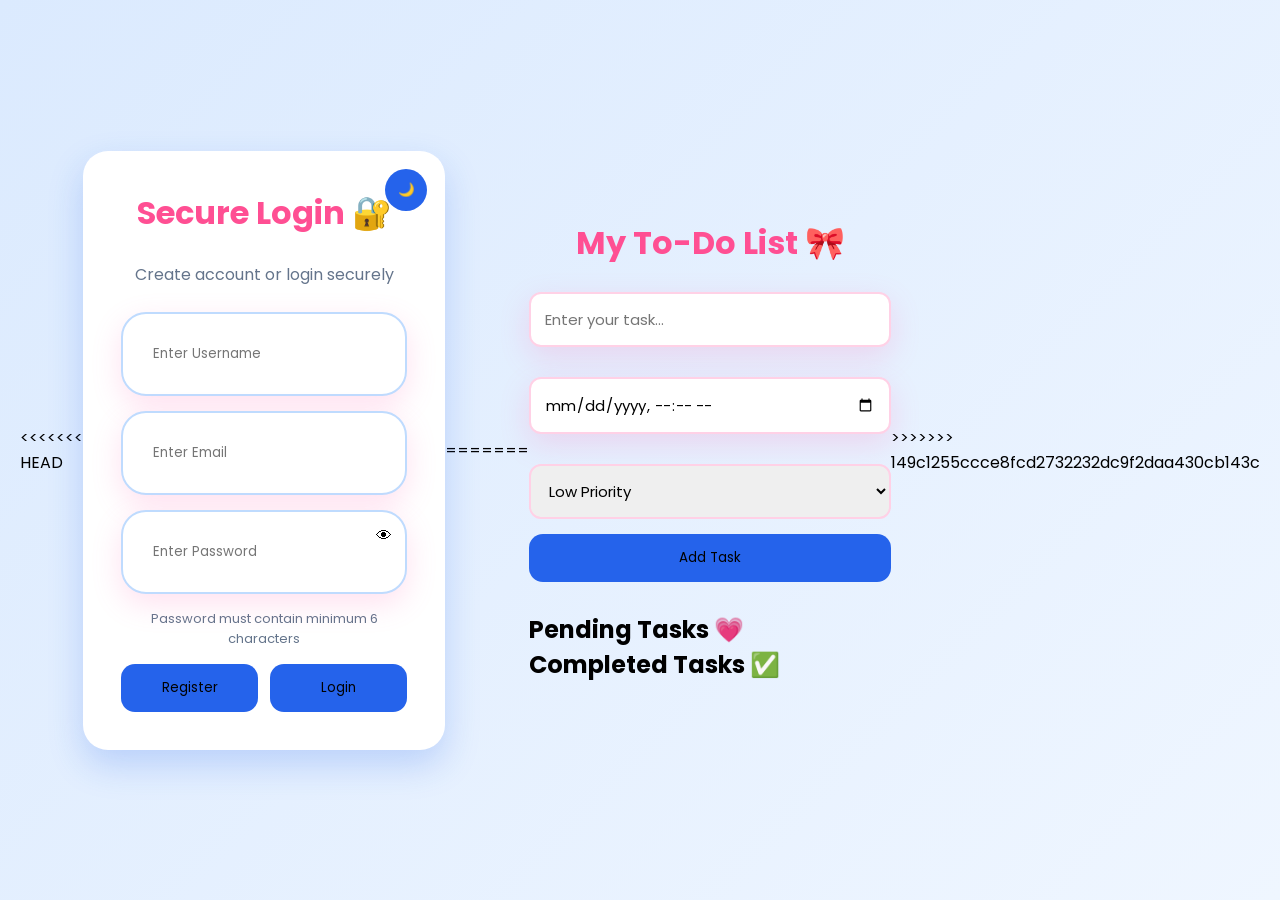
==== Task4_LoginAuthentication/index.html @ ba49a97d "Organized projects into separate task folders" ====
<!DOCTYPE html>
<html lang="en">
<head>
<<<<<<< HEAD
    <meta charset="UTF-8">
    <meta name="viewport" content="width=device-width, initial-scale=1.0">
    <title>Login Authentication</title>
    <link rel="stylesheet" href="style.css">
    <link href="https://fonts.googleapis.com/css2?family=Poppins:wght@300;400;500;600;700&display=swap" rel="stylesheet">
</head>
<body>

<div class="container">
    <div class="form-box">

        <button class="theme-btn" onclick="toggleTheme()">🌙</button>

        <h1>Secure Login 🔐</h1>
        <p class="subtitle">Create account or login securely</p>

        <input type="text" id="username" placeholder="Enter Username">
        <input type="email" id="email" placeholder="Enter Email">

        <div class="password-box">
            <input type="password" id="password" placeholder="Enter Password">
            <span onclick="togglePassword()">👁</span>
        </div>

        <p class="hint">Password must contain minimum 6 characters</p>

        <div class="buttons">
            <button onclick="registerUser()">Register</button>
            <button onclick="loginUser()">Login</button>
        </div>

        <p id="message"></p>

    </div>
</div>

<script src="script.js"></script>
=======
    <meta charset="UTF-8" />
    <meta name="viewport" content="width=device-width, initial-scale=1.0" />
    <title>Pink To-Do App</title>

    <!-- Google Font -->
    <link href="https://fonts.googleapis.com/css2?family=Poppins:wght@300;400;500;600&display=swap" rel="stylesheet">

    <!-- CSS -->
    <link rel="stylesheet" href="style.css">
</head>
<body>

    <div class="container">

        <h1>My To-Do List 🎀</h1>

        <!-- Input Section -->
        <div class="todo-input">
            <input type="text" id="taskInput" placeholder="Enter your task..." />

            <input type="datetime-local" id="taskDate">

            <select id="priority">
                <option value="Low">Low Priority</option>
                <option value="Medium">Medium Priority</option>
                <option value="High">High Priority</option>
            </select>

            <button id="addTaskBtn">Add Task</button>
        </div>

        <!-- Pending Tasks -->
        <div class="task-section">
            <h2>Pending Tasks 💗</h2>
            <ul id="pendingTasks"></ul>
        </div>

        <!-- Completed Tasks -->
        <div class="task-section">
            <h2>Completed Tasks ✅</h2>
            <ul id="completedTasks"></ul>
        </div>

    </div>

    <script src="script.js"></script>

>>>>>>> 149c1255ccce8fcd2732232dc9f2daa430cb143c
</body>
</html>
---- Task4_LoginAuthentication/style.css ----
*{
    margin: 0;
    padding: 0;
    box-sizing: border-box;
    font-family: 'Poppins', sans-serif;
}

body{
<<<<<<< HEAD
    min-height: 100vh;
    background: linear-gradient(135deg, #dbeafe, #eff6ff);
    display: flex;
    justify-content: center;
    align-items: center;
    transition: 0.4s ease;
=======
    background: linear-gradient(to right, #ffd6e8, #fff0f6);
    min-height: 100vh;
    display: flex;
    justify-content: center;
    align-items: center;
    padding: 20px;
>>>>>>> 149c1255ccce8fcd2732232dc9f2daa430cb143c
}

.container{
    width: 100%;
<<<<<<< HEAD
    padding: 20px;
}

.form-box{
    position: relative;
    max-width: 430px;
    margin: auto;
    background: white;
    padding: 38px;
    border-radius: 25px;
    box-shadow: 0 15px 35px rgba(37, 99, 235, 0.22);
    text-align: center;
    animation: fadeUp 0.8s ease;
}

@keyframes fadeUp{
    from{
        opacity: 0;
        transform: translateY(25px);
    }
    to{
        opacity: 1;
        transform: translateY(0);
    }
}

.theme-btn{
    position: absolute;
    top: 18px;
    right: 18px;
    width: 42px;
    height: 42px;
    border-radius: 50%;
    padding: 0;
}

h1{
    color: #2563eb;
    margin-bottom: 8px;
}

.subtitle{
    color: #64748b;
    margin-bottom: 25px;
}

input{
    width: 100%;
    padding: 14px;
    margin-bottom: 15px;
    border: 2px solid #bfdbfe;
    border-radius: 14px;
=======
    max-width: 700px;
    background: white;
    padding: 30px;
    border-radius: 25px;
    box-shadow: 0 10px 30px rgba(255, 105, 180, 0.2);
}

h1{
    text-align: center;
    margin-bottom: 25px;
    color: #ff4f93;
}

.todo-input{
    display: flex;
    flex-direction: column;
    gap: 15px;
    margin-bottom: 30px;
}

.todo-input input,
.todo-input select{
    padding: 14px;
    border: 2px solid #ffd1e6;
    border-radius: 12px;
>>>>>>> 149c1255ccce8fcd2732232dc9f2daa430cb143c
    outline: none;
    font-size: 15px;
}

<<<<<<< HEAD
input:focus{
    border-color: #2563eb;
    box-shadow: 0 0 8px rgba(37, 99, 235, 0.18);
}

.password-box{
    position: relative;
}

.password-box input{
    padding-right: 45px;
}

.password-box span{
    position: absolute;
    right: 15px;
    top: 13px;
    cursor: pointer;
}

.hint{
    font-size: 13px;
    color: #64748b;
    margin-bottom: 15px;
}

.buttons{
    display: flex;
    gap: 12px;
}

button{
    width: 100%;
    padding: 14px;
    border: none;
    border-radius: 14px;
    background: #2563eb;
=======
.todo-input button{
    padding: 14px;
    border: none;
    border-radius: 12px;
    background: #ff4f93;
>>>>>>> 149c1255ccce8fcd2732232dc9f2daa430cb143c
    color: white;
    font-size: 16px;
    cursor: pointer;
    transition: 0.3s;
}

<<<<<<< HEAD
button:hover{
    background: #1d4ed8;
    transform: translateY(-2px);
}

#message{
    margin-top: 18px;
    font-weight: 500;
}

.success{
    color: green;
}

.error{
    color: red;
}

/* Dashboard */
.dashboard-card{
    max-width: 650px;
}

.profile-icon{
    font-size: 55px;
    margin-bottom: 10px;
}

.dashboard-grid{
    display: grid;
    grid-template-columns: repeat(3, 1fr);
    gap: 15px;
    margin: 25px 0;
}

.dash-box{
    background: #eff6ff;
    padding: 18px;
    border-radius: 18px;
    color: #2563eb;
    font-weight: 600;
}

/* Dark Mode */
body.dark{
    background: linear-gradient(135deg, #0f172a, #1e293b);
}

body.dark .form-box{
    background: #111827;
    box-shadow: 0 15px 35px rgba(0, 0, 0, 0.4);
}

body.dark h1{
    color: #60a5fa;
}

body.dark .subtitle,
body.dark .hint{
    color: #cbd5e1;
}

body.dark input{
    background: #1f2937;
    color: white;
    border-color: #334155;
}

body.dark input::placeholder{
    color: #94a3b8;
}

body.dark button{
    background: #3b82f6;
}

body.dark button:hover{
    background: #2563eb;
}

body.dark .dash-box{
    background: #1f2937;
    color: #93c5fd;
}

@media(max-width: 500px){
    .form-box{
        padding: 30px 22px;
    }

    .buttons,
    .dashboard-grid{
        grid-template-columns: 1fr;
        flex-direction: column;
    }
=======
.todo-input button:hover{
    background: #ff2f7d;
}

.task-section{
    margin-top: 25px;
}

.task-section h2{
    margin-bottom: 15px;
    color: #ff4f93;
}

ul{
    list-style: none;
}

li{
    background: #fff5fa;
    padding: 15px;
    border-radius: 15px;
    margin-bottom: 15px;
    display: flex;
    justify-content: space-between;
    align-items: center;
    flex-wrap: wrap;
    gap: 10px;
    border-left: 5px solid #ff4f93;
}

.task-info{
    display: flex;
    flex-direction: column;
}

.task-buttons{
    display: flex;
    gap: 10px;
}

.task-buttons button{
    border: none;
    padding: 8px 12px;
    border-radius: 8px;
    cursor: pointer;
    color: white;
}

.complete-btn{
    background: #4CAF50;
}

.edit-btn{
    background: #ff9800;
}

.delete-btn{
    background: #f44336;
}

.priority{
    font-size: 13px;
    margin-top: 5px;
    color: #777;
}

@media(max-width: 600px){

    .container{
        padding: 20px;
    }

    li{
        flex-direction: column;
        align-items: flex-start;
    }

    .task-buttons{
        width: 100%;
        justify-content: flex-start;
    }
}
.low{
    border-left: 5px solid #4CAF50;
}

.medium{
    border-left: 5px solid #ff9800;
}

.high{
    border-left: 5px solid #f44336;
>>>>>>> 149c1255ccce8fcd2732232dc9f2daa430cb143c
}
---- Task4_LoginAuthentication/style.css ----
*{
    margin: 0;
    padding: 0;
    box-sizing: border-box;
    font-family: 'Poppins', sans-serif;
}

body{
<<<<<<< HEAD
    min-height: 100vh;
    background: linear-gradient(135deg, #dbeafe, #eff6ff);
    display: flex;
    justify-content: center;
    align-items: center;
    transition: 0.4s ease;
=======
    background: linear-gradient(to right, #ffd6e8, #fff0f6);
    min-height: 100vh;
    display: flex;
    justify-content: center;
    align-items: center;
    padding: 20px;
>>>>>>> 149c1255ccce8fcd2732232dc9f2daa430cb143c
}

.container{
    width: 100%;
<<<<<<< HEAD
    padding: 20px;
}

.form-box{
    position: relative;
    max-width: 430px;
    margin: auto;
    background: white;
    padding: 38px;
    border-radius: 25px;
    box-shadow: 0 15px 35px rgba(37, 99, 235, 0.22);
    text-align: center;
    animation: fadeUp 0.8s ease;
}

@keyframes fadeUp{
    from{
        opacity: 0;
        transform: translateY(25px);
    }
    to{
        opacity: 1;
        transform: translateY(0);
    }
}

.theme-btn{
    position: absolute;
    top: 18px;
    right: 18px;
    width: 42px;
    height: 42px;
    border-radius: 50%;
    padding: 0;
}

h1{
    color: #2563eb;
    margin-bottom: 8px;
}

.subtitle{
    color: #64748b;
    margin-bottom: 25px;
}

input{
    width: 100%;
    padding: 14px;
    margin-bottom: 15px;
    border: 2px solid #bfdbfe;
    border-radius: 14px;
=======
    max-width: 700px;
    background: white;
    padding: 30px;
    border-radius: 25px;
    box-shadow: 0 10px 30px rgba(255, 105, 180, 0.2);
}

h1{
    text-align: center;
    margin-bottom: 25px;
    color: #ff4f93;
}

.todo-input{
    display: flex;
    flex-direction: column;
    gap: 15px;
    margin-bottom: 30px;
}

.todo-input input,
.todo-input select{
    padding: 14px;
    border: 2px solid #ffd1e6;
    border-radius: 12px;
>>>>>>> 149c1255ccce8fcd2732232dc9f2daa430cb143c
    outline: none;
    font-size: 15px;
}

<<<<<<< HEAD
input:focus{
    border-color: #2563eb;
    box-shadow: 0 0 8px rgba(37, 99, 235, 0.18);
}

.password-box{
    position: relative;
}

.password-box input{
    padding-right: 45px;
}

.password-box span{
    position: absolute;
    right: 15px;
    top: 13px;
    cursor: pointer;
}

.hint{
    font-size: 13px;
    color: #64748b;
    margin-bottom: 15px;
}

.buttons{
    display: flex;
    gap: 12px;
}

button{
    width: 100%;
    padding: 14px;
    border: none;
    border-radius: 14px;
    background: #2563eb;
=======
.todo-input button{
    padding: 14px;
    border: none;
    border-radius: 12px;
    background: #ff4f93;
>>>>>>> 149c1255ccce8fcd2732232dc9f2daa430cb143c
    color: white;
    font-size: 16px;
    cursor: pointer;
    transition: 0.3s;
}

<<<<<<< HEAD
button:hover{
    background: #1d4ed8;
    transform: translateY(-2px);
}

#message{
    margin-top: 18px;
    font-weight: 500;
}

.success{
    color: green;
}

.error{
    color: red;
}

/* Dashboard */
.dashboard-card{
    max-width: 650px;
}

.profile-icon{
    font-size: 55px;
    margin-bottom: 10px;
}

.dashboard-grid{
    display: grid;
    grid-template-columns: repeat(3, 1fr);
    gap: 15px;
    margin: 25px 0;
}

.dash-box{
    background: #eff6ff;
    padding: 18px;
    border-radius: 18px;
    color: #2563eb;
    font-weight: 600;
}

/* Dark Mode */
body.dark{
    background: linear-gradient(135deg, #0f172a, #1e293b);
}

body.dark .form-box{
    background: #111827;
    box-shadow: 0 15px 35px rgba(0, 0, 0, 0.4);
}

body.dark h1{
    color: #60a5fa;
}

body.dark .subtitle,
body.dark .hint{
    color: #cbd5e1;
}

body.dark input{
    background: #1f2937;
    color: white;
    border-color: #334155;
}

body.dark input::placeholder{
    color: #94a3b8;
}

body.dark button{
    background: #3b82f6;
}

body.dark button:hover{
    background: #2563eb;
}

body.dark .dash-box{
    background: #1f2937;
    color: #93c5fd;
}

@media(max-width: 500px){
    .form-box{
        padding: 30px 22px;
    }

    .buttons,
    .dashboard-grid{
        grid-template-columns: 1fr;
        flex-direction: column;
    }
=======
.todo-input button:hover{
    background: #ff2f7d;
}

.task-section{
    margin-top: 25px;
}

.task-section h2{
    margin-bottom: 15px;
    color: #ff4f93;
}

ul{
    list-style: none;
}

li{
    background: #fff5fa;
    padding: 15px;
    border-radius: 15px;
    margin-bottom: 15px;
    display: flex;
    justify-content: space-between;
    align-items: center;
    flex-wrap: wrap;
    gap: 10px;
    border-left: 5px solid #ff4f93;
}

.task-info{
    display: flex;
    flex-direction: column;
}

.task-buttons{
    display: flex;
    gap: 10px;
}

.task-buttons button{
    border: none;
    padding: 8px 12px;
    border-radius: 8px;
    cursor: pointer;
    color: white;
}

.complete-btn{
    background: #4CAF50;
}

.edit-btn{
    background: #ff9800;
}

.delete-btn{
    background: #f44336;
}

.priority{
    font-size: 13px;
    margin-top: 5px;
    color: #777;
}

@media(max-width: 600px){

    .container{
        padding: 20px;
    }

    li{
        flex-direction: column;
        align-items: flex-start;
    }

    .task-buttons{
        width: 100%;
        justify-content: flex-start;
    }
}
.low{
    border-left: 5px solid #4CAF50;
}

.medium{
    border-left: 5px solid #ff9800;
}

.high{
    border-left: 5px solid #f44336;
>>>>>>> 149c1255ccce8fcd2732232dc9f2daa430cb143c
}
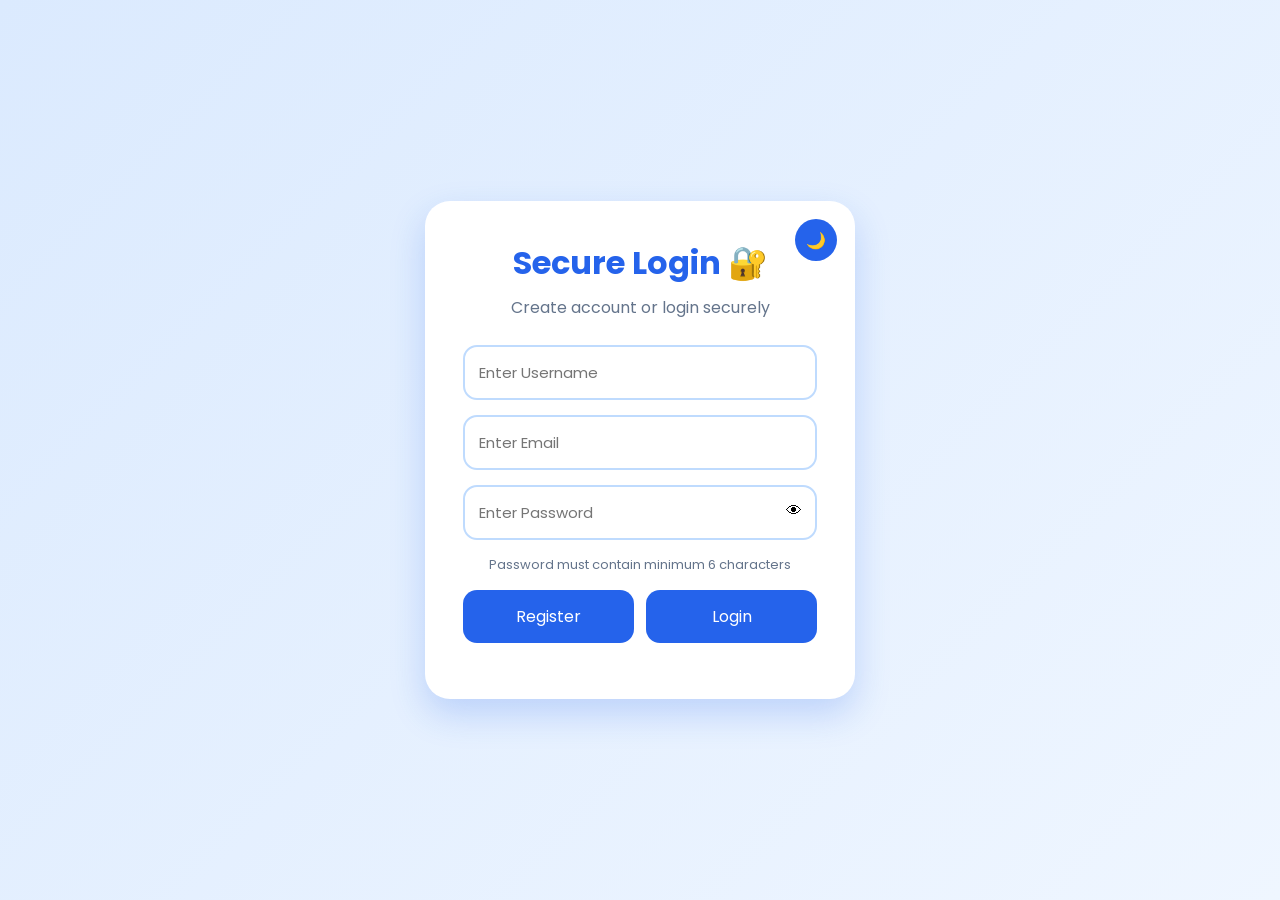
==== commit 996ad3a9: "Added Premium Calculator Project" ====
--- a/Task4_LoginAuthentication/index.html
+++ b/Task4_LoginAuthentication/index.html
@@ -1,7 +1,6 @@
 <!DOCTYPE html>
 <html lang="en">
 <head>
-<<<<<<< HEAD
     <meta charset="UTF-8">
     <meta name="viewport" content="width=device-width, initial-scale=1.0">
     <title>Login Authentication</title>
@@ -39,54 +38,5 @@
 </div>
 
 <script src="script.js"></script>
-=======
-    <meta charset="UTF-8" />
-    <meta name="viewport" content="width=device-width, initial-scale=1.0" />
-    <title>Pink To-Do App</title>
-
-    <!-- Google Font -->
-    <link href="https://fonts.googleapis.com/css2?family=Poppins:wght@300;400;500;600&display=swap" rel="stylesheet">
-
-    <!-- CSS -->
-    <link rel="stylesheet" href="style.css">
-</head>
-<body>
-
-    <div class="container">
-
-        <h1>My To-Do List 🎀</h1>
-
-        <!-- Input Section -->
-        <div class="todo-input">
-            <input type="text" id="taskInput" placeholder="Enter your task..." />
-
-            <input type="datetime-local" id="taskDate">
-
-            <select id="priority">
-                <option value="Low">Low Priority</option>
-                <option value="Medium">Medium Priority</option>
-                <option value="High">High Priority</option>
-            </select>
-
-            <button id="addTaskBtn">Add Task</button>
-        </div>
-
-        <!-- Pending Tasks -->
-        <div class="task-section">
-            <h2>Pending Tasks 💗</h2>
-            <ul id="pendingTasks"></ul>
-        </div>
-
-        <!-- Completed Tasks -->
-        <div class="task-section">
-            <h2>Completed Tasks ✅</h2>
-            <ul id="completedTasks"></ul>
-        </div>
-
-    </div>
-
-    <script src="script.js"></script>
-
->>>>>>> 149c1255ccce8fcd2732232dc9f2daa430cb143c
 </body>
 </html>
--- a/Task4_LoginAuthentication/style.css
+++ b/Task4_LoginAuthentication/style.css
@@ -6,26 +6,16 @@
 }
 
 body{
-<<<<<<< HEAD
     min-height: 100vh;
     background: linear-gradient(135deg, #dbeafe, #eff6ff);
     display: flex;
     justify-content: center;
     align-items: center;
     transition: 0.4s ease;
-=======
-    background: linear-gradient(to right, #ffd6e8, #fff0f6);
-    min-height: 100vh;
-    display: flex;
-    justify-content: center;
-    align-items: center;
-    padding: 20px;
->>>>>>> 149c1255ccce8fcd2732232dc9f2daa430cb143c
 }
 
 .container{
     width: 100%;
-<<<<<<< HEAD
     padding: 20px;
 }
 
@@ -78,38 +68,10 @@
     margin-bottom: 15px;
     border: 2px solid #bfdbfe;
     border-radius: 14px;
-=======
-    max-width: 700px;
-    background: white;
-    padding: 30px;
-    border-radius: 25px;
-    box-shadow: 0 10px 30px rgba(255, 105, 180, 0.2);
-}
-
-h1{
-    text-align: center;
-    margin-bottom: 25px;
-    color: #ff4f93;
-}
-
-.todo-input{
-    display: flex;
-    flex-direction: column;
-    gap: 15px;
-    margin-bottom: 30px;
-}
-
-.todo-input input,
-.todo-input select{
-    padding: 14px;
-    border: 2px solid #ffd1e6;
-    border-radius: 12px;
->>>>>>> 149c1255ccce8fcd2732232dc9f2daa430cb143c
     outline: none;
     font-size: 15px;
 }
 
-<<<<<<< HEAD
 input:focus{
     border-color: #2563eb;
     box-shadow: 0 0 8px rgba(37, 99, 235, 0.18);
@@ -147,20 +109,12 @@
     border: none;
     border-radius: 14px;
     background: #2563eb;
-=======
-.todo-input button{
-    padding: 14px;
-    border: none;
-    border-radius: 12px;
-    background: #ff4f93;
->>>>>>> 149c1255ccce8fcd2732232dc9f2daa430cb143c
     color: white;
     font-size: 16px;
     cursor: pointer;
     transition: 0.3s;
 }
 
-<<<<<<< HEAD
 button:hover{
     background: #1d4ed8;
     transform: translateY(-2px);
@@ -256,98 +210,4 @@
         grid-template-columns: 1fr;
         flex-direction: column;
     }
-=======
-.todo-input button:hover{
-    background: #ff2f7d;
-}
-
-.task-section{
-    margin-top: 25px;
-}
-
-.task-section h2{
-    margin-bottom: 15px;
-    color: #ff4f93;
-}
-
-ul{
-    list-style: none;
-}
-
-li{
-    background: #fff5fa;
-    padding: 15px;
-    border-radius: 15px;
-    margin-bottom: 15px;
-    display: flex;
-    justify-content: space-between;
-    align-items: center;
-    flex-wrap: wrap;
-    gap: 10px;
-    border-left: 5px solid #ff4f93;
-}
-
-.task-info{
-    display: flex;
-    flex-direction: column;
-}
-
-.task-buttons{
-    display: flex;
-    gap: 10px;
-}
-
-.task-buttons button{
-    border: none;
-    padding: 8px 12px;
-    border-radius: 8px;
-    cursor: pointer;
-    color: white;
-}
-
-.complete-btn{
-    background: #4CAF50;
-}
-
-.edit-btn{
-    background: #ff9800;
-}
-
-.delete-btn{
-    background: #f44336;
-}
-
-.priority{
-    font-size: 13px;
-    margin-top: 5px;
-    color: #777;
-}
-
-@media(max-width: 600px){
-
-    .container{
-        padding: 20px;
-    }
-
-    li{
-        flex-direction: column;
-        align-items: flex-start;
-    }
-
-    .task-buttons{
-        width: 100%;
-        justify-content: flex-start;
-    }
-}
-.low{
-    border-left: 5px solid #4CAF50;
-}
-
-.medium{
-    border-left: 5px solid #ff9800;
-}
-
-.high{
-    border-left: 5px solid #f44336;
->>>>>>> 149c1255ccce8fcd2732232dc9f2daa430cb143c
 }
